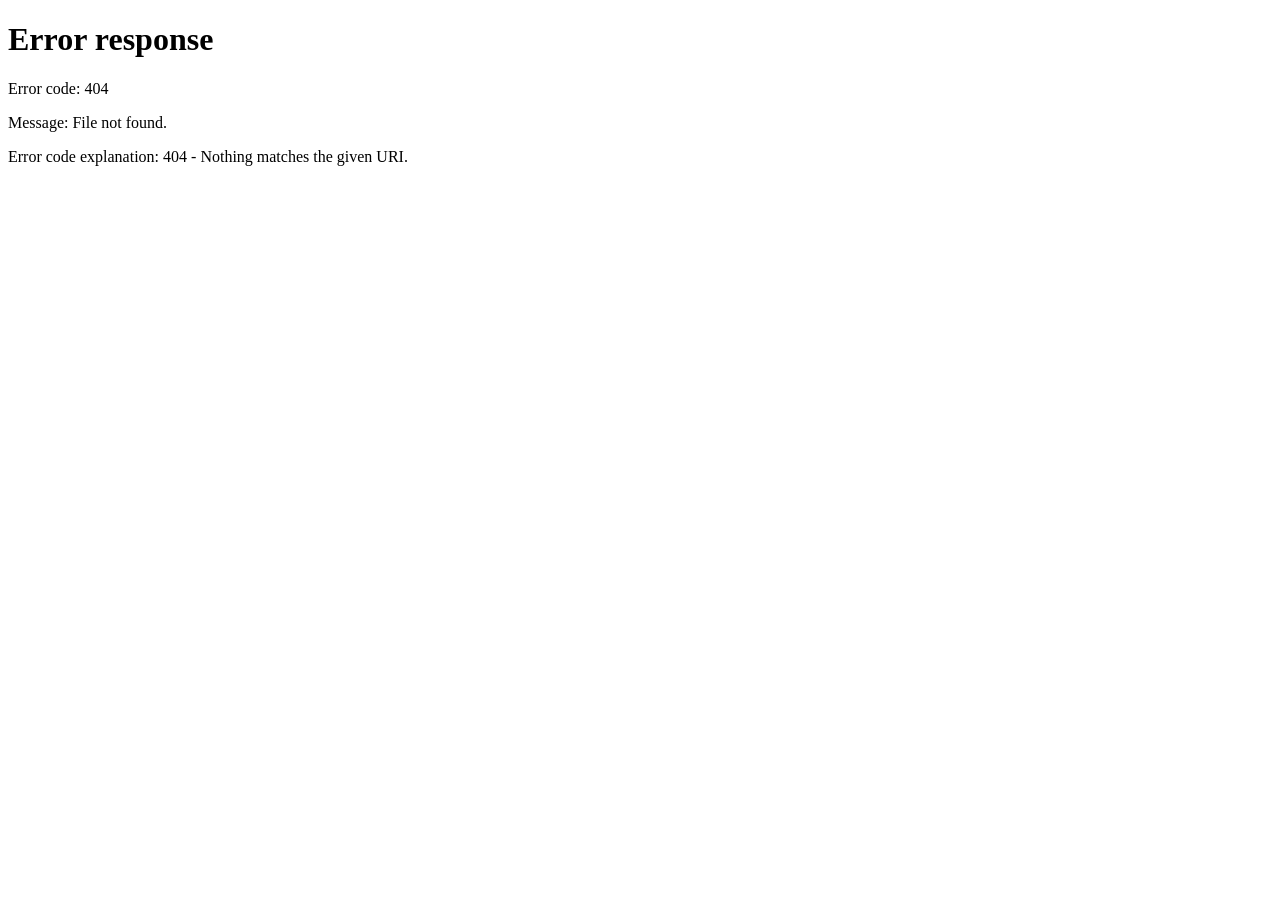
==== index.html @ 8519148b "Initial commit" ====
<!DOCTYPE html>
<html>
<head>
<script>
    if(!(/\/$/.test(document.location.href))) document.location.href=document.location.href+'/';

    window.addEventListener("load", ()=>{
	LOADS('uart.js?'+Math.random());
	LOADS('can.js?'+Math.random());
    });
</script>

    <script type='text/javascript' src='mine.js'></script>
    <link rel="stylesheet" href="style.css" />
    <link rel="stylesheet" href="mine.css" />

<style>
.uartpanel {
    display:grid;
    grid-template-columns:max-content auto;
    column-gap:26px;
    row-gap:2px;
}

.uart_connect {
    grid-row:1 / span 2;
    padding: 6px 40px 6px 40px;
    width:max-content;
}

.flexpanel {
    display:flex;
    align-items:center;
    justify-content:space-between;
    font-size:12px;
    max-width: 600px;
}

.uart_set { font-size:12px; padding:3px; border-radius:300px; }
</style>

</head>
<body>


<div class='uartpanel'>
    <button class='uart_connect' onclick="UART.connect_manual()">Connect</button>


    <div class='flexpanel'>
	<div id="uart_state" style="color:#00ff00;font-weight:bold;font-size:20px;display:none;">CONNECTED</div>
    </div>

    <div class='flexpanel'>
    <div>Baud: <select class='uart_set' name="baudRate">
	<option>300</option>
	<option>1200</option>
	<option>2400</option>
	<option>4800</option>
	<option selected>9600</option>
	<option>19200</option>
	<option>38400</option>
	<option>57600</option>
	<option>115200</option>
	<option>230400</option>
	<option>460800</option>
	<option>921600</option>
    </select></div>

<div>Data bits: <select class='uart_set' name="dataBits">
<option>7</option>
<option selected>8</option>
</select></div>

<div>Parity: <select class='uart_set' name="parity">
<option selected>none</option>
<option>even</option>
<option>odd</option>
</select></div>

<div>Stop bits: <select class='uart_set' name="stopBits">
<option selected>1</option>
<option>2</option>
</select></div>

<div>Flow control: <select class='uart_set' name="flowControl">
<option selected>none</option>
<option>hardware</option>
</select></div>
</div>

    </div>
</div>














<button onclick="UART.test_rts_dtr(this.innerHTML)">test RTS/DTR</button>

<!-- button onclick="UART.testing(this.innerHTML)">data_l.txt</button -->
<br>
<button onclick="UART.testing(this.innerHTML)">can_start.txt</button>
<button onclick="UART.testing(this.innerHTML)">can_run.txt</button>
<button onclick="UART.testing(this.innerHTML)">can_end.txt</button>
<button onclick="UART.testing(this.innerHTML)">can_bat.txt</button>
<br>
<button onclick="UART.testing(this.innerHTML)">data_l.txt</button>
<button onclick="UART.testing(this.innerHTML)">data_l2.txt</button>
<button onclick="UART.testing(this.innerHTML)">data_wo.txt</button>
<button onclick="UART.testing(this.innerHTML)">data_56.txt</button>
<button onclick="UART.testing(this.innerHTML)">data_100.txt</button>
<button onclick="UART.testing(this.innerHTML)">data_56-100.txt</button>
 DemoTimeout: <select class='uart_set' name="demoTimeout">
	<option selected>0</option>
	<option>10</option>
	<option>100</option>
	<option>1000</option>
    </select></div>


<div>
 <!-- label><input class='set' type="checkbox">0x33</label -->
 <label><input class='set' type="checkbox">raw</label>

 <label><input class='set' type="checkbox">txt</label>
 <label><input class='set' type="checkbox">data</label>
 <label><input class='set' type="checkbox">diff</label>
 <label><input class='set' type="checkbox">dec</label>
 <label><input class='set' type="checkbox">onewin</label>
 <label><input class='set' type="checkbox">033</label>
 <label><input class='set' type="checkbox">answer</label>
 <label><input class='set' type="checkbox">answerFE</label>
 <label><input class='set' type="checkbox">sendto</label>
 <label><input class='set' type="checkbox">bat</label>
 <label><input class='set' type="checkbox">dtr</label>
<br>
 <label><input class='set' type="checkbox">text</label>
 <label><input class='set' type="checkbox">station</label>
 <label><input class='set' type="checkbox">can</label>
</div>

<div id='answer' class='windiv'>
    <div class='winhead'>Answers</div>
    <textarea onchange='UART.load_answers(this.value)' class='log_console tarea' id='answers'></textarea>
    <br><pre style='font-size:8px' rclass='log_console tarea' id='answers2'></pre>
</div>

<div class='windiv'>
    <div class='winhead'>Send</div>
    <textarea class='log_console tarea' id='tasend'></textarea>
    <br><button onclick='UART.www_send(dom("tasend").value)'>Send</button>
</div>


<style>
#battery,#station { margin: 20px 0 20px 0; max-width: 758px; font-size: 20px; background-color:#baacac; border-radius:15px; color:black; font-weight:bold; font-family:monospace;
display:inline-table; padding: 10px 30px 10px 10px; }
.bati { width:84px; }
.batig { position:relative; display:inline-block; color:white; font-weight:bold; font-family:monospace; }
.batin { position:absolute; top:2px; right:63px; font-size:10px; color:#beb3b3;}
.batix { position:absolute; top:5px; right:8px; font-size:22px; }
</style>

<div id='battery'>
    <div>Serial: <span name='serial'></span></div>
    <div>Voltage: <span name='volt'></span> V</div>
    <div>Current: <span name='amper'></span> A</div>
    <div>SOC: <span name='SOC'></span>%</div>
    <div>Flags: <span name='flags'></span></div>
    <div>Temperature: <span name='temp'></span></div>
    <p>
    <div>
     <div class='batig'><div class='batin'>1</div><div class='batix'  name='bat1'></div><img class='bati' src='img/bat.webp'></div>
     <div class='batig'><div class='batin'>2</div><div class='batix'  name='bat2'></div><img class='bati' src='img/bat.webp'></div>
     <div class='batig'><div class='batin'>3</div><div class='batix'  name='bat3'></div><img class='bati' src='img/bat.webp'></div>
     <div class='batig'><div class='batin'>4</div><div class='batix'  name='bat4'></div><img class='bati' src='img/bat.webp'></div>
     <div class='batig'><div class='batin'>5</div><div class='batix'  name='bat5'></div><img class='bati' src='img/bat.webp'></div>
     <div class='batig'><div class='batin'>6</div><div class='batix'  name='bat6'></div><img class='bati' src='img/bat.webp'></div>
     <div class='batig'><div class='batin'>7</div><div class='batix'  name='bat7'></div><img class='bati' src='img/bat.webp'></div>
     <div class='batig'><div class='batin'>8</div><div class='batix'  name='bat8'></div><img class='bati' src='img/bat.webp'></div>
     <div class='batig'><div class='batin'>9</div><div class='batix'  name='bat9'></div><img class='bati' src='img/bat.webp'></div>
     <div class='batig'><div class='batin'>10</div><div class='batix'  name='bat10'></div><img class='bati' src='img/bat.webp'></div>
     <div class='batig'><div class='batin'>11</div><div class='batix'  name='bat11'></div><img class='bati' src='img/bat.webp'></div>
     <div class='batig'><div class='batin'>12</div><div class='batix'  name='bat12'></div><img class='bati' src='img/bat.webp'></div>
     <div class='batig'><div class='batin'>13</div><div class='batix'  name='bat13'></div><img class='bati' src='img/bat.webp'></div>
     <div class='batig'><div class='batin'>14</div><div class='batix'  name='bat14'></div><img class='bati' src='img/bat.webp'></div>
     <div class='batig'><div class='batin'>15</div><div class='batix'  name='bat15'></div><img class='bati' src='img/bat.webp'></div>
     <div class='batig'><div class='batin'>16</div><div class='batix'  name='bat16'></div><img class='bati' src='img/bat.webp'></div>
     <div class='batig'><div class='batin'>17</div><div class='batix'  name='bat17'></div><img class='bati' src='img/bat.webp'></div>
     <div class='batig'><div class='batin'>18</div><div class='batix'  name='bat18'></div><img class='bati' src='img/bat.webp'></div>
     <div class='batig'><div class='batin'>19</div><div class='batix'  name='bat19'></div><img class='bati' src='img/bat.webp'></div>
     <div class='batig'><div class='batin'>20</div><div class='batix'  name='bat20'></div><img class='bati' src='img/bat.webp'></div>
    </div>
    <div style='display:none'>
     <div style='font-size:8px'>info: <pre name='otherinfo'></pre></div>
     <div style='font-size:8px'>batt: <pre name='otherbatt'></pre></div>
    </div>
</div>


<div id='station'>
    <table width=100%>
	<th>BMS</th>
	<th>Station</th>
	<tr valign='top'><td name='bms' width='50%'>
	    <div>SOC: <span name='SOC'></span></div>
	    <div>V: <span name='V'></span></div>
	    <div>A: <span name='A'></span></div>
	    <div>Sync: <span name='sync'></span></div>
	    <div>T min/max: <span name='Tmin'></span> / <span name='Tmax'></span></div>
	    <div class='r'>
		<pre name='flag1'></pre>
		<pre name='flag2'></pre>
		<pre name='flag3'></pre>
	    </div>
	</td><td name='station' width='50%'>
	    <div>SOC: <span name='SOC'></span></div>
	    <div>A required: <span name='Areq'></span></div>
	    <div>V target: <span name='Vtar'></span></div>
	    <div>V limit: <span name='Vlim'></span></div>
	    <div>ver: <span name='ver'></span></div>
	    <!-- div>name: <span name='name'></span></div -->
	    <div>Time Max: <span name='Tmax'></span></div>
	    <div>Time Est: <span name='Test'></span></div>
	    <div class='r'>
		<pre name='flag1'></pre>
		<pre name='flag2'></pre>
	    </div>
	</td></tr>
    </table>
</div>


<div id='diff'>
    <div><b>DIFF:</b></div>
    <div class="difflog" id='condiff'></div>

    <div><b>REF:</b></div>
    <div class="difflog" id='conref'></div>

    <div><b>MAS:</b></div>
    <div class="difflog" id='conmas'></div>

    <div><button onclick="UART.stick()">Stick Diff</button></div>
</div>


<button onclick="UART.close_all()">Disconnect</button>



<!----------------- DESIGN TEMPLATES --------------------->
<div id='template' style='display:none'>

<!-- info_dialog -->
<div class='template' name='enter_dialog'>
  <h5>{#text}</h5>
  <div><input class='my-prompt-input' type="text" value="{#opt.default}" placeholder="{#opt.placeholder}"></div>
  <center><button class="my-prompt-button" type="button" class="input_btn mv0">{#opt.enter}</button></center>
</div>

<!-- POPUP WINDOW -->
<div class='template' name='dialog'>
    <div class="popup-overlay">
        <div class="popup-window bg-{color}" style="{set.style}">
            <button class="popup-close">X</button>
            <h2>{header}</h2>
            <div class='dialog-content' style='text-align:left;'>{body}</div>
        </div>
    </div>
</div>

<!-- CONFIRM WINDOW -->
<div class='template' name='confirm_header'><div style='font-size:16px;width:400px;'>{#nl2br:text}</div></div>
<div class='template' name='confirm'>
  <div style="padding:10px;text-align:center;/*width:100%;*/">
    <button class='mv0' id="my-confirm-yes" style="
            font-size: 20px;
            color: white;
            font-weight: bold;
        padding: 10px 40px;
        background-color: #4CAF50;
        border: none;
        border-radius: 10px;
        cursor: pointer;
        margin-right: 50px;
    ">{yes}</button>
    <button class='mv0' id="my-confirm-no" style="
            font-size: 20px;
            color: white;
            font-weight: bold;
        padding: 10px 40px;
        background-color: #f44336;
        border: none;
        border-radius: 10px;
        cursor: pointer;
    ">{no}</button>
  </div>
</div>

</div>
<!----------------- /DESIGN TEMPLATES --------------------->

</body>
</html>
---- style.css ----
.windiv { position:relative; }
.winhead {
    position: absolute;
    top: 15px;
    left: 30px;
    background-color: yellow;
    font-size: 8px;
    border-radius: 5px;
    color: black;
    padding: 2px 15px 2px 15px;
}

BUTTON {
    padding: 5px;
    margin: 10px;
}

.tarea {
    width: 800px;
    height: 10px;
    padding: 10px;
    background: #222;
    color: #0f0;
}

.difflog {
    font-family: Consolas, monospace;
    white-space: pre;
    background-color: #989898;
    border:3px solid green;
}

.log_d {
    position: relative;
    width: 800px;
    min-height: 100px;
    max-height: 300px;
}

.log_console {
    max-height: 300px;
    margin:10px 0 10px 0;
    overflow-y: auto;
    height: auto;
    white-space: pre-wrap;
    word-wrap: break-word;
    border: 1px solid #ccc;
    padding: 10px;
    box-sizing: border-box;
    border-radius: 5px;
    font-size: 11px;
    margin-top: 1.5em;
    background: #222;
    color: #0f0;
    font-family: monospace;
    font-size: 14px;
    border-radius: 6px;
    min-height: 100px;
    white-space: pre-wrap;
    overflow-wrap: anywhere;
    text-align: left;
}

.log_header {
    position: absolute;
    font-size: 12px;
    right: 40px;
    margin-top: -8px;
    background: yellow;
    z-index: 1;
    padding: 2px 20px 2px 20px;
    border-radius: 10px;
    border: 2px solid black;
    color: black;
}

.btn_del {
    position: absolute;
    right: -5px;
    background: red;
    color: #fff;
    border: 1px solid #555;
    border-radius: 6px;
    padding: 4px 8px;
    cursor: pointer;
    font-size: 14px;
    line-height: 1;
    transition: 0.15s;
    margin-top: -10px;
}

.btn_del:hover {
    background: #550000;
    color: #f55;
}

.btn_del:active {
    transform: scale(0.9);
}
---- mine.css ----
.br { font-size: 8px; }
.r { font-size: 10px; }
.l,.ll { cursor: pointer; color: blue; text-decoration: underline; } .ll,.il { display: inline; }
.l:hover,.ll:hover { color: violet; }


.mv_ { cursor: pointer; position: relative; }
.mv_:hover::after { content:""; position:absolute; left: 0; bottom: -2px; width: 100%; height: 2px; background-color: currentColor; }

.mv, .mv0 { display:fit-content; cursor:pointer; }
.mv0 { transition: transform 0.2s ease-in-out; }
.mv0:hover { transition-property: transform; transition-duration: 0.2s; animation: none; transform: scale(1.1); }

    /* Анимация: мигание фона */
    .mymail {
        transition: background-color 0.5s ease;
    }
    .mymail.animate {
	background-color: yellow; /* Цвет при анимации */
	animation: pulse 2s infinite; /* Анимация с повторением */
    }
    /* Ключевые кадры для эффекта мигания */
    @keyframes pulse {
	0% { background-color: yellow; }
        50% { background-color: orange; }
        100% { background-color: yellow; }
    }

    .log_console {
	max-width: 800px;
	margin:10px 0 10px 0;
        max-height: 150px;
        overflow-y: auto; /* Включаем вертикальную прокрутку при превышении max-height */
        height: auto; /* Автоматическая высота для подстройки под содержимое */
        white-space: pre-wrap; /* Сохраняем перенос строк и пробелы */
        word-wrap: break-word; /* Перенос длинных слов */
        border: 1px solid #ccc; /* Для визуального отображения элемента */
        padding: 10px; /* Внутренние отступы */
        box-sizing: border-box; /* Учитываем отступы и границы в общей высоте */
	border-radius: 5px;
	font-size: 11px;

    margin-top: 1.5em;
    padding: 1em;
    background: #222;
    color: #0f0;
    font-family: monospace;
    font-size: 14px;
    border-radius: 6px;
    min-height: 100px;
    white-space: pre-wrap;
    overflow-wrap: anywhere;

    text-align: left;
    }


:root {
    --clr-h-titles: #fff;
    --clr-html-text: #ddd;
    --clr-dark-text: #555;
    --clr-gray-green: #ecfcf3;
    --clr-body-bg-light: rgb(79, 124, 143);
    --clr-body-bg-dark: #342e62;
    --clr-overlay-bg: #100f1d94;
    --clr-gray-light: #f7f7f7;
    --clr-red: #FF4C4C;
    --clr-red-hovered: #FF1F1F ;
    --clr-green-light: #b8fdd9;
    --clr-green-light-hover: #96fcc7;
    --clr-blue: #007BFF;
    --clr-blue-dark: #0056b3;

    --size_border-radius-large: 50px;
    --size_border-radius-big: 32px;
    --size_border-radius-medium: 16px;
    --size_border-radius-small: 8px;
    --font-size-normal: 14px;
    --font-size-small: 12px;

    --size-max-width-mobile: 300px;
}

body {
    /*
    margin: 0;
    padding: 0;
    font-size: var(--font-size-normal);
    */
    min-height: 100vh;
    background: linear-gradient(to bottom, var(--clr-body-bg-light), var(--clr-body-bg-dark));
    font-family: Unbounded, sans-serif;
    color: #ddd;

}
h1, h2, h3, h4, h5, h6 {
    margin: 10px 0 20px;
    /*color: white;*/
}
a {
    color: var(--clr-html-text);
    text-decoration: none;
}
a:hover{
    text-decoration: underline;
}
button{
    font-family: inherit;
}
.small-txt{
    font-size: .6em;
}
.flex-row-center{
    display: flex;
    flex-direction: row;
    align-items: center;
    gap: 15px;
}

.menu-icon {
    width: 50px;
    height: 50px;
}


/* BUTTONS  */

.action-btn, .action-btn-big{
    display: inline-block;
    font-size: var(--font-size-small);
    font-weight: 600;
    color: var(--clr-dark-text);
    text-align: center;
    padding: 8px 12px;
    border-radius: var(--size_border-radius-big);
    background-color: white;
    border: none;
    box-shadow: 0 2px 3px 0 rgba(0, 0, 0, .05), 0 1px 2px 0 rgba(0, 0, 0, .08);
    cursor: pointer;
}
.action-btn-big{
    padding: 10px 20px;
    font-size: var(--font-size-normal);
}
.action-btn:hover, .action-btn-big:hover {
    box-shadow: 0 0 1px 1px var(--clr-body-bg-dark);
    0 0 5px 1px var(--clr-body-bg-light);
    transform: scale(1.01);
}
.btn-green{
    background-color: var(--clr-green-light);
    color: #333;
}
.btn-green:hover{
    background-color: var(--clr-green-light-hover);
}
.icon-btn{
    background-repeat: no-repeat;
    background-position: 20px center;
    background-size: 30px;
    padding: 20px 30px;
    padding-left: 60px;
}


.activity-list {
    list-style: none;
    padding: 0;
    margin: 0 0 10px 0;
}

.activity-list li {
    display: flex;
    justify-content: space-between;
    padding: 5px 0;
    font-size: 14px;
    border-bottom: 1px solid rgba(255, 255, 255, 0.1);
}

.activity-list li:last-child {
    border-bottom: none;
}

.activity-footer {
    display: flex;
    justify-content: space-between;
    font-size: 14px;
    margin: 1rem 0 2rem 0;
    border-top: 1px solid rgba(255, 255, 255, 0.2);
    padding-top: 5px;
}

.menu-list li {
    cursor: pointer;
    /* transition: transform 0.3s ease, font-size 0.3s ease; */
    transition: transform 0.1s ease;
}
.menu-list li:hover {
    transform: scale(1.005);
    /* font-size: 1.1em; */
}

/* TABLE  */
/*
table {
    width: 100%;
    border-collapse: collapse;
    margin: 20px 0;
    font-size: 16px;
    text-align: left;
}
table th, table td {
    padding: 10px;
    border: 1px solid rgba(0, 0, 0, 0.1);
}
table th {
    background-color: rgba(0, 0, 0, 0.1);
    font-weight: bold;
}
*/


/* FORMS  */

.form-field input, textarea {
    width: 100%;
    padding: 10px;
    margin: 5px 0;
    border: 1px solid rgba(0, 0, 0, 0.1);
    border-radius: var(--size_border-radius-small);
    box-sizing: border-box;
}
.form-field .required-label::after {
    content: " *"; 
    color: var(--clr-red); 
    font-weight: bold; 
    margin-left: 5px; 
}
.form-field{
    display: flex;
    flex-direction: row;
    align-items: center;
}
.form-field label {
    width: 150px; 
    margin-right: 10px; 
    font-weight: bold;
}
form button{
    margin-top: 1rem;
    /* width: 100%; */
}

/********************************/
/*********** MOBILE  ************/
/********************************/

@media screen and (max-width: 768px) {
    .mobile{
        display: block;
    }
    body{
        padding: 1vh 1vw;
    }
    .fullscreen{
        display: none
    }

    .icon-button {
        background: none;
        border: none;
        cursor: pointer;
    }
}

/********************************/
/********* FULL SCREEN **********/
/********************************/
@media screen and (min-width: 769px) {
    .mobile{
        display: none;
    }
    .fullscreen{
        display: block;
    }
}


/*******************************/
/* POPUP WINDOW */

.bg-light{
    background: #fff;
    color: var(--clr-dark-text) !important;
}

.bg-dark{
    background: var(--clr-body-bg-light) !important;
}

.popup-overlay {
    position: fixed;
    top: 0;
    left: 0;
    width: 100%;
    height: 100%;
    background: var(--clr-overlay-bg);
    display: flex;
    justify-content: center;
    align-items: center;
    /*visibility: hidden;*/
    opacity: 0;
    transition: /*visibility 0s,*/ opacity 0.3s ease;
    z-index: 1000;
}
.popup-overlay.active {
    /*visibility: visible;*/
    opacity: 1;
}

.transparent-overlay.active {
    background: rgba(0, 0, 0, 0.7);
    transition: visibility 0s, opacity 0.3s ease;
}

.popup-window{
    position: relative;
    border-radius: var(--size_border-radius-medium);
    padding: 1rem;
    text-align: center;
    box-shadow: 0 4px 10px rgba(0, 0, 0, 0.3);
    /*max-width: var(--size-max-width-mobile);*/
    /* width: 100%; */
    min-width: 300px;
max-height: 90vh;
max-width: 95vw;
overflow: auto;
}

.transparent-overlay.active .popup-window{
    /* background: var(--clr-body-bg-light); */
    opacity: 1;
    z-index: 1001;
}

.popup-close {
    position: absolute;
    top: 10px;
    right: 10px;
    background: var(--clr-red);
    color: white;
    border: none;
    padding: 10px 15px;
    border-radius: var(--size_border-radius-small);
    cursor: pointer;
}
.popup-close:hover {
    background: var(--clr-red-hovered);
}
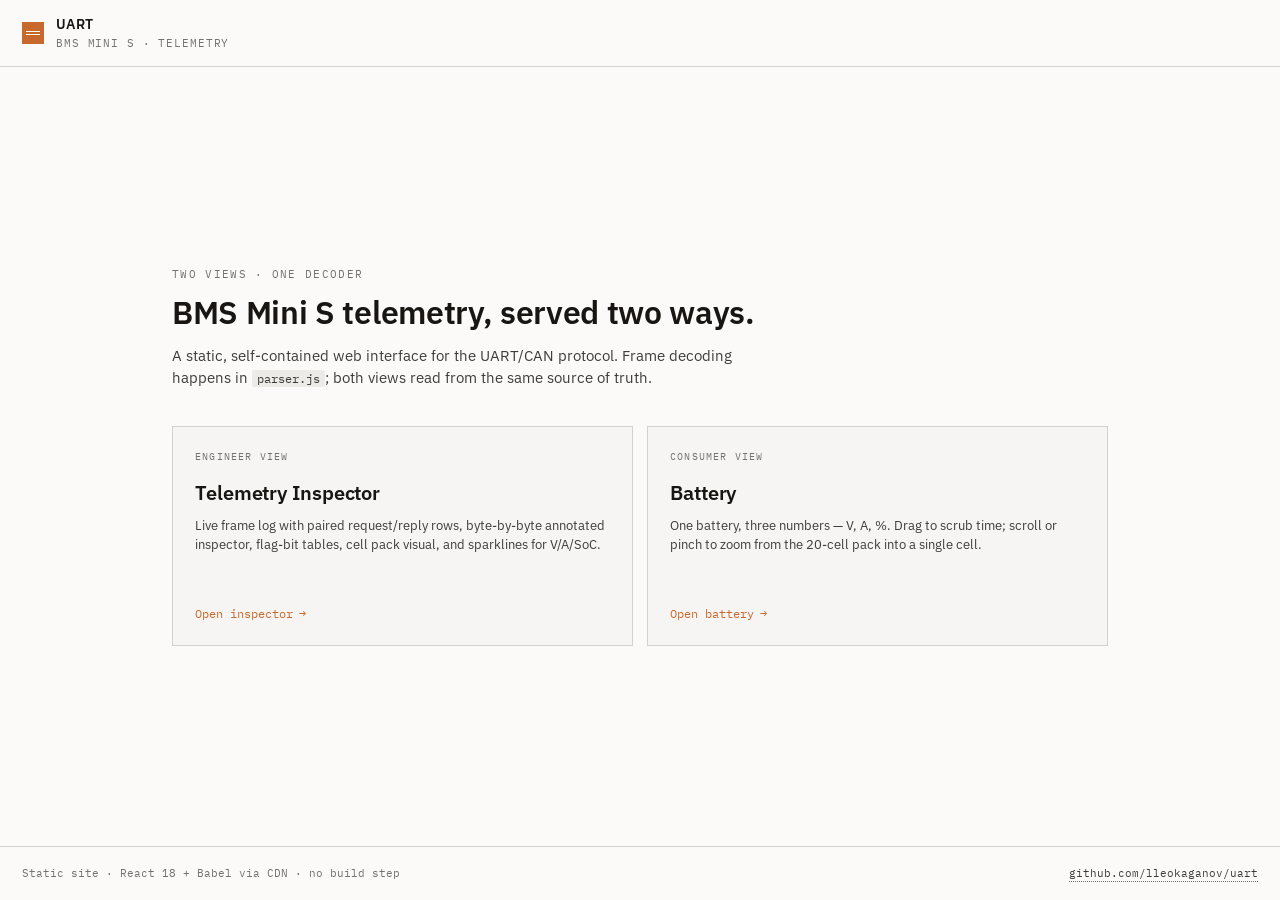
==== commit 35576855: "Add landing index.html so / serves the new design Cloudflare Pages was still serving the cached old " ====
--- a/index.html
+++ b/index.html
@@ -1,315 +1,186 @@
-<!DOCTYPE html>
-<html>
+<!doctype html>
+<html lang="en">
 <head>
-<script>
-    if(!(/\/$/.test(document.location.href))) document.location.href=document.location.href+'/';
+<meta charset="utf-8" />
+<meta name="viewport" content="width=device-width, initial-scale=1" />
+<title>UART · BMS Mini S</title>
+<link rel="preconnect" href="https://fonts.googleapis.com" />
+<link rel="preconnect" href="https://fonts.gstatic.com" crossorigin />
+<link href="https://fonts.googleapis.com/css2?family=IBM+Plex+Mono:wght@400;500;600&family=IBM+Plex+Sans:wght@400;500;600;700&display=swap" rel="stylesheet" />
+<style>
+  :root {
+    --accent: oklch(0.62 0.14 50);
+    --bg:    oklch(0.985 0.003 80);
+    --bg-2:  oklch(0.97 0.003 80);
+    --bg-3:  oklch(0.94 0.004 80);
+    --line:  oklch(0.86 0.005 80);
+    --fg:    oklch(0.20 0.008 60);
+    --fg-2:  oklch(0.36 0.008 60);
+    --fg-3:  oklch(0.55 0.006 60);
+    --mono:  'IBM Plex Mono', ui-monospace, Menlo, monospace;
+    --sans:  'IBM Plex Sans', ui-sans-serif, system-ui, sans-serif;
+  }
+  * { box-sizing: border-box; }
+  html, body { margin: 0; padding: 0; background: var(--bg); color: var(--fg); }
+  body {
+    font-family: var(--sans);
+    font-size: 14px;
+    line-height: 1.5;
+    min-height: 100vh;
+    display: flex;
+    flex-direction: column;
+  }
+  ::selection { background: var(--accent); color: #fff; }
 
-    window.addEventListener("load", ()=>{
-	LOADS('uart.js?'+Math.random());
-	LOADS('can.js?'+Math.random());
-    });
-</script>
+  .top {
+    display: flex; align-items: center; gap: 12px;
+    padding: 14px 22px;
+    border-bottom: 1px solid var(--line);
+  }
+  .brand-mark {
+    width: 22px; height: 22px;
+    background: var(--accent);
+    position: relative;
+  }
+  .brand-mark::before, .brand-mark::after {
+    content: ''; position: absolute; left: 4px; right: 4px; height: 1px; background: #fff;
+  }
+  .brand-mark::before { top: 9px; }
+  .brand-mark::after  { top: 12px; }
+  .brand-name { font-weight: 600; letter-spacing: 0.02em; }
+  .brand-sub  { font-size: 11px; color: var(--fg-3); font-family: var(--mono); text-transform: uppercase; letter-spacing: 0.08em; }
 
-    <script type='text/javascript' src='mine.js'></script>
-    <link rel="stylesheet" href="style.css" />
-    <link rel="stylesheet" href="mine.css" />
+  main {
+    flex: 1;
+    display: flex;
+    flex-direction: column;
+    justify-content: center;
+    padding: 48px 22px;
+    max-width: 980px;
+    width: 100%;
+    margin: 0 auto;
+  }
+  .lede {
+    font-size: 11px;
+    color: var(--fg-3);
+    font-family: var(--mono);
+    text-transform: uppercase;
+    letter-spacing: 0.12em;
+    margin-bottom: 10px;
+  }
+  h1 {
+    font-size: 32px;
+    font-weight: 600;
+    letter-spacing: -0.01em;
+    margin: 0 0 14px;
+    line-height: 1.2;
+  }
+  .sub {
+    font-size: 15px;
+    color: var(--fg-2);
+    max-width: 620px;
+    margin: 0 0 36px;
+  }
 
-<style>
-.uartpanel {
-    display:grid;
-    grid-template-columns:max-content auto;
-    column-gap:26px;
-    row-gap:2px;
-}
+  .grid {
+    display: grid;
+    grid-template-columns: repeat(auto-fit, minmax(280px, 1fr));
+    gap: 14px;
+  }
+  a.card {
+    display: flex; flex-direction: column;
+    padding: 22px;
+    background: var(--bg-2);
+    border: 1px solid var(--line);
+    color: var(--fg);
+    text-decoration: none;
+    transition: border-color 0.15s, background 0.15s, transform 0.15s;
+    min-height: 220px;
+  }
+  a.card:hover {
+    border-color: var(--accent);
+    background: var(--bg);
+    transform: translateY(-1px);
+  }
+  .tag {
+    font-family: var(--mono); font-size: 10px;
+    color: var(--fg-3);
+    text-transform: uppercase; letter-spacing: 0.12em;
+    margin-bottom: 14px;
+  }
+  .card h2 {
+    margin: 0 0 8px;
+    font-size: 20px;
+    font-weight: 600;
+    letter-spacing: -0.005em;
+  }
+  .card p {
+    margin: 0 0 auto;
+    color: var(--fg-2);
+    font-size: 13px;
+  }
+  .arrow {
+    margin-top: 22px;
+    font-family: var(--mono);
+    font-size: 12px;
+    color: var(--accent);
+    display: inline-flex; align-items: center; gap: 6px;
+  }
+  .arrow::after { content: '→'; transition: transform 0.15s; }
+  a.card:hover .arrow::after { transform: translateX(3px); }
 
-.uart_connect {
-    grid-row:1 / span 2;
-    padding: 6px 40px 6px 40px;
-    width:max-content;
-}
-
-.flexpanel {
-    display:flex;
-    align-items:center;
-    justify-content:space-between;
-    font-size:12px;
-    max-width: 600px;
-}
-
-.uart_set { font-size:12px; padding:3px; border-radius:300px; }
+  footer {
+    padding: 18px 22px;
+    border-top: 1px solid var(--line);
+    font-family: var(--mono);
+    font-size: 11px;
+    color: var(--fg-3);
+    display: flex; justify-content: space-between; gap: 12px;
+    flex-wrap: wrap;
+  }
+  footer a { color: var(--fg-2); text-decoration: none; border-bottom: 1px dotted var(--fg-3); }
+  footer a:hover { color: var(--accent); border-color: var(--accent); }
 </style>
-
 </head>
 <body>
 
+<header class="top">
+  <div class="brand-mark"></div>
+  <div>
+    <div class="brand-name">UART</div>
+    <div class="brand-sub">BMS Mini S · Telemetry</div>
+  </div>
+</header>
 
-<div class='uartpanel'>
-    <button class='uart_connect' onclick="UART.connect_manual()">Connect</button>
+<main>
+  <div class="lede">Two views · one decoder</div>
+  <h1>BMS Mini S telemetry, served two ways.</h1>
+  <p class="sub">
+    A static, self-contained web interface for the UART/CAN protocol.
+    Frame decoding happens in <code style="font-family:var(--mono);font-size:12px;background:var(--bg-3);padding:1px 5px;border-radius:2px;">parser.js</code>; both views read from the same source of truth.
+  </p>
 
+  <div class="grid">
+    <a class="card" href="inspector.html">
+      <div class="tag">Engineer view</div>
+      <h2>Telemetry Inspector</h2>
+      <p>Live frame log with paired request/reply rows, byte-by-byte annotated inspector, flag-bit tables, cell pack visual, and sparklines for V/A/SoC.</p>
+      <span class="arrow">Open inspector</span>
+    </a>
 
-    <div class='flexpanel'>
-	<div id="uart_state" style="color:#00ff00;font-weight:bold;font-size:20px;display:none;">CONNECTED</div>
-    </div>
+    <a class="card" href="battery.html">
+      <div class="tag">Consumer view</div>
+      <h2>Battery</h2>
+      <p>One battery, three numbers — V, A, %. Drag to scrub time; scroll or pinch to zoom from the 20-cell pack into a single cell.</p>
+      <span class="arrow">Open battery</span>
+    </a>
+  </div>
+</main>
 
-    <div class='flexpanel'>
-    <div>Baud: <select class='uart_set' name="baudRate">
-	<option>300</option>
-	<option>1200</option>
-	<option>2400</option>
-	<option>4800</option>
-	<option selected>9600</option>
-	<option>19200</option>
-	<option>38400</option>
-	<option>57600</option>
-	<option>115200</option>
-	<option>230400</option>
-	<option>460800</option>
-	<option>921600</option>
-    </select></div>
-
-<div>Data bits: <select class='uart_set' name="dataBits">
-<option>7</option>
-<option selected>8</option>
-</select></div>
-
-<div>Parity: <select class='uart_set' name="parity">
-<option selected>none</option>
-<option>even</option>
-<option>odd</option>
-</select></div>
-
-<div>Stop bits: <select class='uart_set' name="stopBits">
-<option selected>1</option>
-<option>2</option>
-</select></div>
-
-<div>Flow control: <select class='uart_set' name="flowControl">
-<option selected>none</option>
-<option>hardware</option>
-</select></div>
-</div>
-
-    </div>
-</div>
-
-
-
-
-
-
-
-
-
-
-
-
-
-
-<button onclick="UART.test_rts_dtr(this.innerHTML)">test RTS/DTR</button>
-
-<!-- button onclick="UART.testing(this.innerHTML)">data_l.txt</button -->
-<br>
-<button onclick="UART.testing(this.innerHTML)">can_start.txt</button>
-<button onclick="UART.testing(this.innerHTML)">can_run.txt</button>
-<button onclick="UART.testing(this.innerHTML)">can_end.txt</button>
-<button onclick="UART.testing(this.innerHTML)">can_bat.txt</button>
-<br>
-<button onclick="UART.testing(this.innerHTML)">data_l.txt</button>
-<button onclick="UART.testing(this.innerHTML)">data_l2.txt</button>
-<button onclick="UART.testing(this.innerHTML)">data_wo.txt</button>
-<button onclick="UART.testing(this.innerHTML)">data_56.txt</button>
-<button onclick="UART.testing(this.innerHTML)">data_100.txt</button>
-<button onclick="UART.testing(this.innerHTML)">data_56-100.txt</button>
- DemoTimeout: <select class='uart_set' name="demoTimeout">
-	<option selected>0</option>
-	<option>10</option>
-	<option>100</option>
-	<option>1000</option>
-    </select></div>
-
-
-<div>
- <!-- label><input class='set' type="checkbox">0x33</label -->
- <label><input class='set' type="checkbox">raw</label>
-
- <label><input class='set' type="checkbox">txt</label>
- <label><input class='set' type="checkbox">data</label>
- <label><input class='set' type="checkbox">diff</label>
- <label><input class='set' type="checkbox">dec</label>
- <label><input class='set' type="checkbox">onewin</label>
- <label><input class='set' type="checkbox">033</label>
- <label><input class='set' type="checkbox">answer</label>
- <label><input class='set' type="checkbox">answerFE</label>
- <label><input class='set' type="checkbox">sendto</label>
- <label><input class='set' type="checkbox">bat</label>
- <label><input class='set' type="checkbox">dtr</label>
-<br>
- <label><input class='set' type="checkbox">text</label>
- <label><input class='set' type="checkbox">station</label>
- <label><input class='set' type="checkbox">can</label>
-</div>
-
-<div id='answer' class='windiv'>
-    <div class='winhead'>Answers</div>
-    <textarea onchange='UART.load_answers(this.value)' class='log_console tarea' id='answers'></textarea>
-    <br><pre style='font-size:8px' rclass='log_console tarea' id='answers2'></pre>
-</div>
-
-<div class='windiv'>
-    <div class='winhead'>Send</div>
-    <textarea class='log_console tarea' id='tasend'></textarea>
-    <br><button onclick='UART.www_send(dom("tasend").value)'>Send</button>
-</div>
-
-
-<style>
-#battery,#station { margin: 20px 0 20px 0; max-width: 758px; font-size: 20px; background-color:#baacac; border-radius:15px; color:black; font-weight:bold; font-family:monospace;
-display:inline-table; padding: 10px 30px 10px 10px; }
-.bati { width:84px; }
-.batig { position:relative; display:inline-block; color:white; font-weight:bold; font-family:monospace; }
-.batin { position:absolute; top:2px; right:63px; font-size:10px; color:#beb3b3;}
-.batix { position:absolute; top:5px; right:8px; font-size:22px; }
-</style>
-
-<div id='battery'>
-    <div>Serial: <span name='serial'></span></div>
-    <div>Voltage: <span name='volt'></span> V</div>
-    <div>Current: <span name='amper'></span> A</div>
-    <div>SOC: <span name='SOC'></span>%</div>
-    <div>Flags: <span name='flags'></span></div>
-    <div>Temperature: <span name='temp'></span></div>
-    <p>
-    <div>
-     <div class='batig'><div class='batin'>1</div><div class='batix'  name='bat1'></div><img class='bati' src='img/bat.webp'></div>
-     <div class='batig'><div class='batin'>2</div><div class='batix'  name='bat2'></div><img class='bati' src='img/bat.webp'></div>
-     <div class='batig'><div class='batin'>3</div><div class='batix'  name='bat3'></div><img class='bati' src='img/bat.webp'></div>
-     <div class='batig'><div class='batin'>4</div><div class='batix'  name='bat4'></div><img class='bati' src='img/bat.webp'></div>
-     <div class='batig'><div class='batin'>5</div><div class='batix'  name='bat5'></div><img class='bati' src='img/bat.webp'></div>
-     <div class='batig'><div class='batin'>6</div><div class='batix'  name='bat6'></div><img class='bati' src='img/bat.webp'></div>
-     <div class='batig'><div class='batin'>7</div><div class='batix'  name='bat7'></div><img class='bati' src='img/bat.webp'></div>
-     <div class='batig'><div class='batin'>8</div><div class='batix'  name='bat8'></div><img class='bati' src='img/bat.webp'></div>
-     <div class='batig'><div class='batin'>9</div><div class='batix'  name='bat9'></div><img class='bati' src='img/bat.webp'></div>
-     <div class='batig'><div class='batin'>10</div><div class='batix'  name='bat10'></div><img class='bati' src='img/bat.webp'></div>
-     <div class='batig'><div class='batin'>11</div><div class='batix'  name='bat11'></div><img class='bati' src='img/bat.webp'></div>
-     <div class='batig'><div class='batin'>12</div><div class='batix'  name='bat12'></div><img class='bati' src='img/bat.webp'></div>
-     <div class='batig'><div class='batin'>13</div><div class='batix'  name='bat13'></div><img class='bati' src='img/bat.webp'></div>
-     <div class='batig'><div class='batin'>14</div><div class='batix'  name='bat14'></div><img class='bati' src='img/bat.webp'></div>
-     <div class='batig'><div class='batin'>15</div><div class='batix'  name='bat15'></div><img class='bati' src='img/bat.webp'></div>
-     <div class='batig'><div class='batin'>16</div><div class='batix'  name='bat16'></div><img class='bati' src='img/bat.webp'></div>
-     <div class='batig'><div class='batin'>17</div><div class='batix'  name='bat17'></div><img class='bati' src='img/bat.webp'></div>
-     <div class='batig'><div class='batin'>18</div><div class='batix'  name='bat18'></div><img class='bati' src='img/bat.webp'></div>
-     <div class='batig'><div class='batin'>19</div><div class='batix'  name='bat19'></div><img class='bati' src='img/bat.webp'></div>
-     <div class='batig'><div class='batin'>20</div><div class='batix'  name='bat20'></div><img class='bati' src='img/bat.webp'></div>
-    </div>
-    <div style='display:none'>
-     <div style='font-size:8px'>info: <pre name='otherinfo'></pre></div>
-     <div style='font-size:8px'>batt: <pre name='otherbatt'></pre></div>
-    </div>
-</div>
-
-
-<div id='station'>
-    <table width=100%>
-	<th>BMS</th>
-	<th>Station</th>
-	<tr valign='top'><td name='bms' width='50%'>
-	    <div>SOC: <span name='SOC'></span></div>
-	    <div>V: <span name='V'></span></div>
-	    <div>A: <span name='A'></span></div>
-	    <div>Sync: <span name='sync'></span></div>
-	    <div>T min/max: <span name='Tmin'></span> / <span name='Tmax'></span></div>
-	    <div class='r'>
-		<pre name='flag1'></pre>
-		<pre name='flag2'></pre>
-		<pre name='flag3'></pre>
-	    </div>
-	</td><td name='station' width='50%'>
-	    <div>SOC: <span name='SOC'></span></div>
-	    <div>A required: <span name='Areq'></span></div>
-	    <div>V target: <span name='Vtar'></span></div>
-	    <div>V limit: <span name='Vlim'></span></div>
-	    <div>ver: <span name='ver'></span></div>
-	    <!-- div>name: <span name='name'></span></div -->
-	    <div>Time Max: <span name='Tmax'></span></div>
-	    <div>Time Est: <span name='Test'></span></div>
-	    <div class='r'>
-		<pre name='flag1'></pre>
-		<pre name='flag2'></pre>
-	    </div>
-	</td></tr>
-    </table>
-</div>
-
-
-<div id='diff'>
-    <div><b>DIFF:</b></div>
-    <div class="difflog" id='condiff'></div>
-
-    <div><b>REF:</b></div>
-    <div class="difflog" id='conref'></div>
-
-    <div><b>MAS:</b></div>
-    <div class="difflog" id='conmas'></div>
-
-    <div><button onclick="UART.stick()">Stick Diff</button></div>
-</div>
-
-
-<button onclick="UART.close_all()">Disconnect</button>
-
-
-
-<!----------------- DESIGN TEMPLATES --------------------->
-<div id='template' style='display:none'>
-
-<!-- info_dialog -->
-<div class='template' name='enter_dialog'>
-  <h5>{#text}</h5>
-  <div><input class='my-prompt-input' type="text" value="{#opt.default}" placeholder="{#opt.placeholder}"></div>
-  <center><button class="my-prompt-button" type="button" class="input_btn mv0">{#opt.enter}</button></center>
-</div>
-
-<!-- POPUP WINDOW -->
-<div class='template' name='dialog'>
-    <div class="popup-overlay">
-        <div class="popup-window bg-{color}" style="{set.style}">
-            <button class="popup-close">X</button>
-            <h2>{header}</h2>
-            <div class='dialog-content' style='text-align:left;'>{body}</div>
-        </div>
-    </div>
-</div>
-
-<!-- CONFIRM WINDOW -->
-<div class='template' name='confirm_header'><div style='font-size:16px;width:400px;'>{#nl2br:text}</div></div>
-<div class='template' name='confirm'>
-  <div style="padding:10px;text-align:center;/*width:100%;*/">
-    <button class='mv0' id="my-confirm-yes" style="
-            font-size: 20px;
-            color: white;
-            font-weight: bold;
-        padding: 10px 40px;
-        background-color: #4CAF50;
-        border: none;
-        border-radius: 10px;
-        cursor: pointer;
-        margin-right: 50px;
-    ">{yes}</button>
-    <button class='mv0' id="my-confirm-no" style="
-            font-size: 20px;
-            color: white;
-            font-weight: bold;
-        padding: 10px 40px;
-        background-color: #f44336;
-        border: none;
-        border-radius: 10px;
-        cursor: pointer;
-    ">{no}</button>
-  </div>
-</div>
-
-</div>
-<!----------------- /DESIGN TEMPLATES --------------------->
+<footer>
+  <span>Static site · React 18 + Babel via CDN · no build step</span>
+  <a href="https://github.com/lleokaganov/uart">github.com/lleokaganov/uart</a>
+</footer>
 
 </body>
-</html>+</html>
